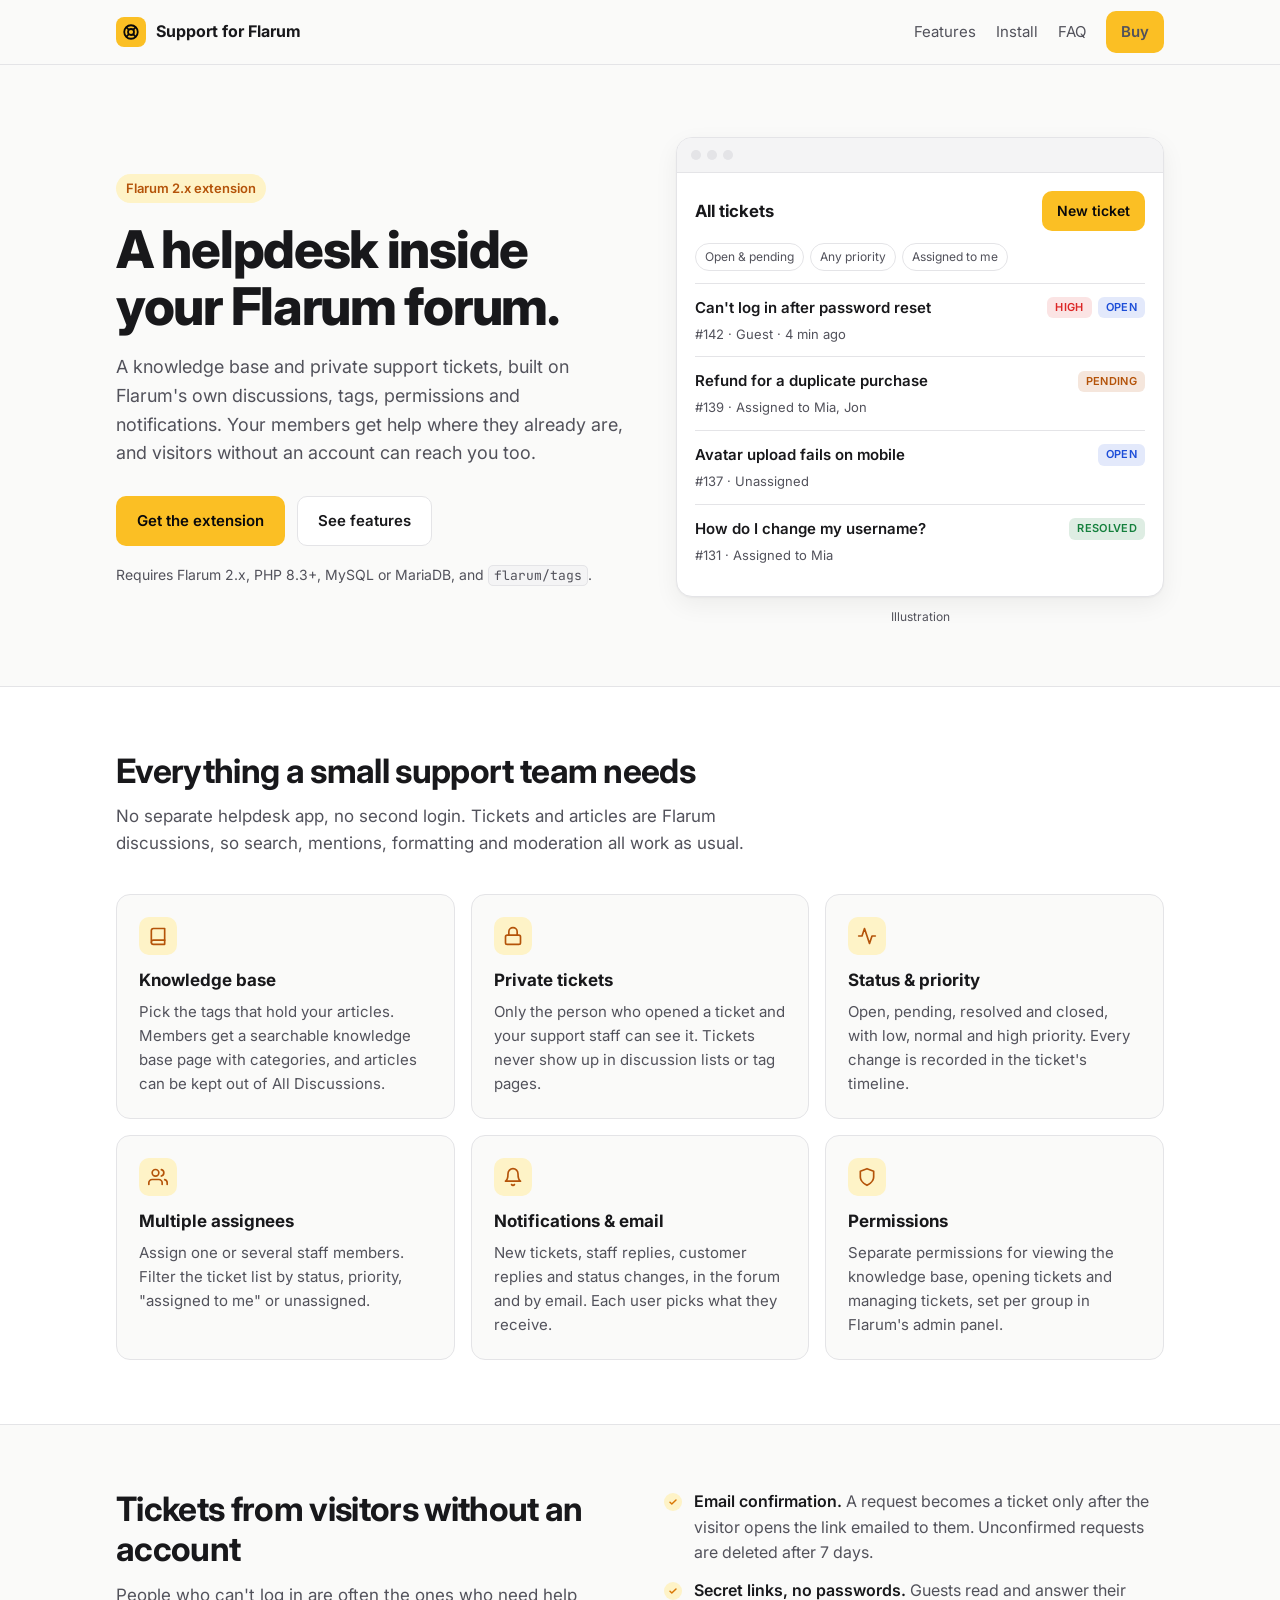
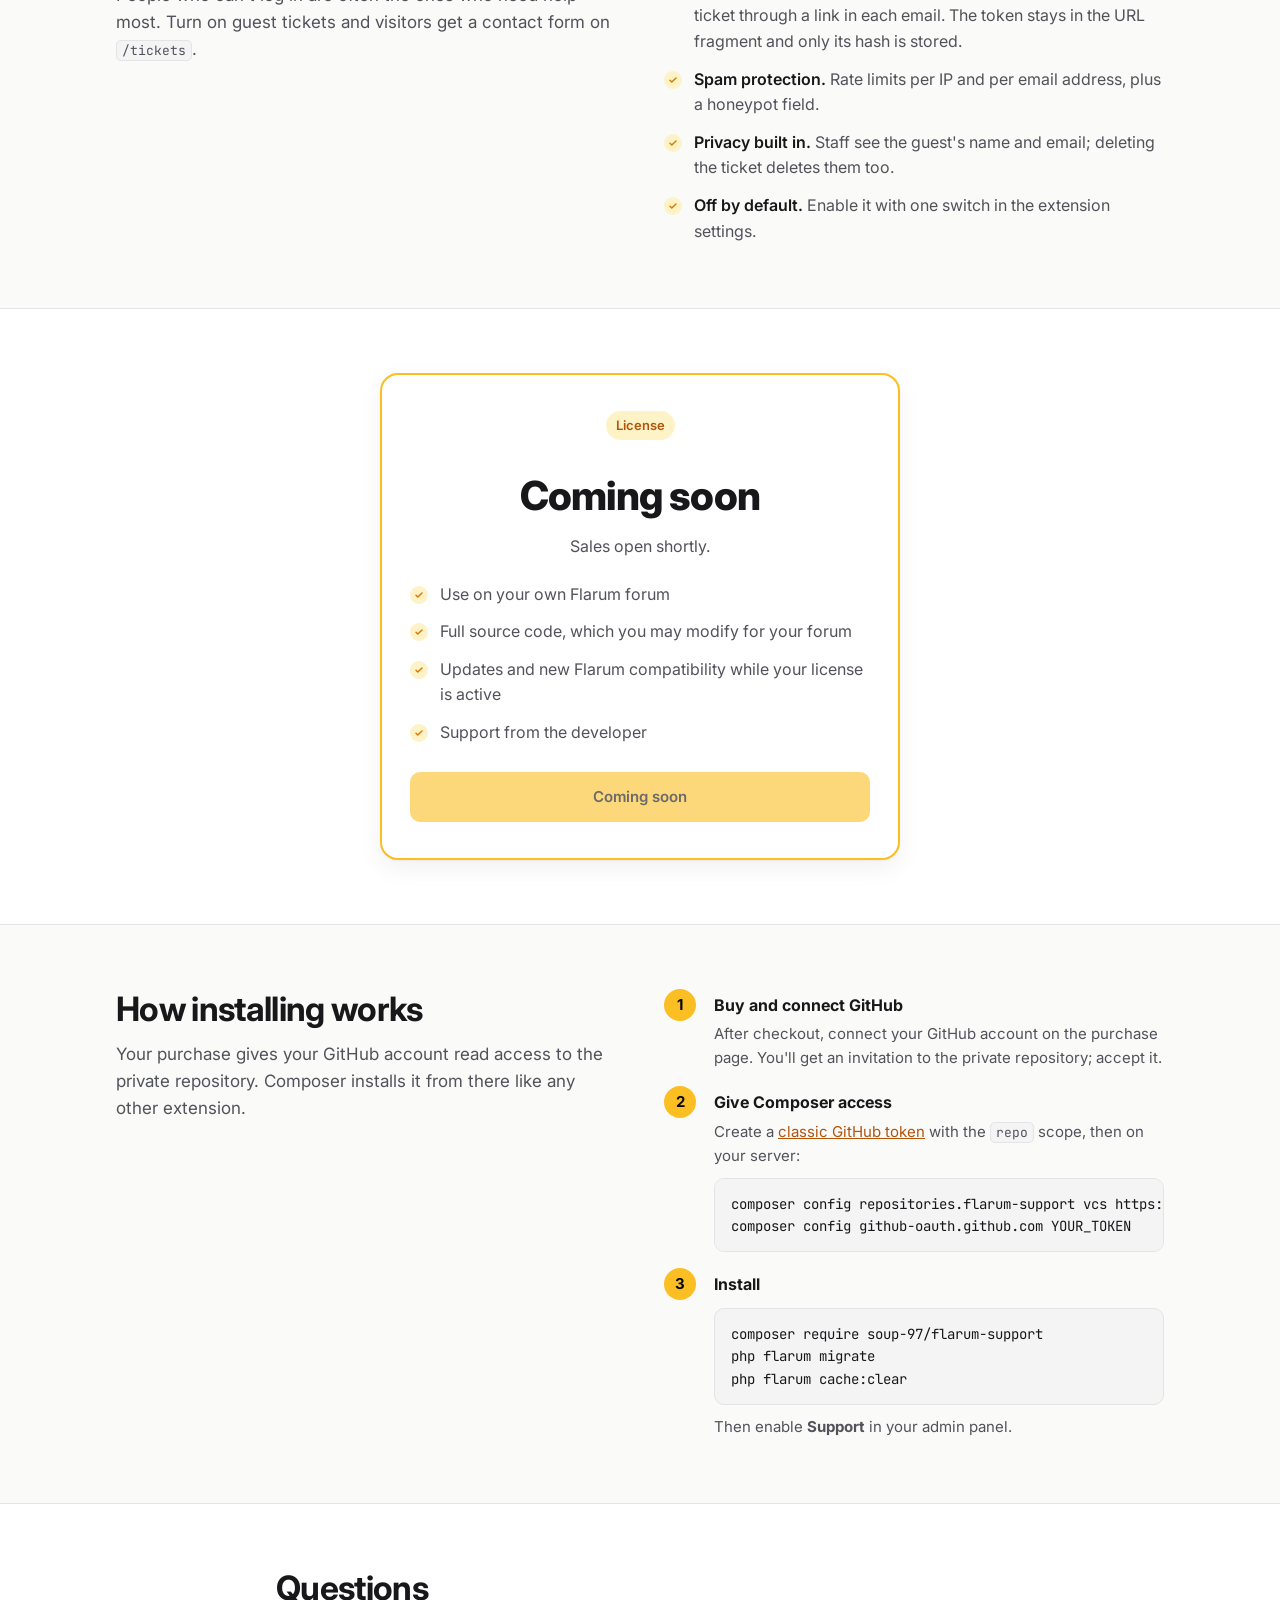
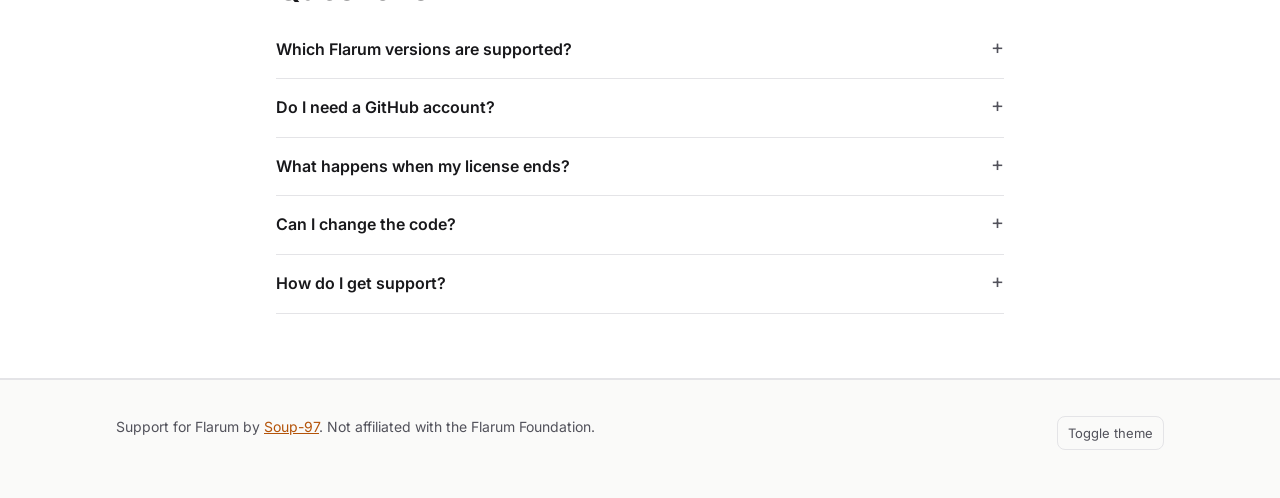
==== index.html @ 492ed163 "Add the landing page Co-Authored-By: Claude Opus 5.5 <noreply@anthropic.com> Claude-Session: https:/" ====
<!doctype html>
<html lang="en">
<head>
<meta charset="utf-8">
<meta name="viewport" content="width=device-width, initial-scale=1">
<title>Support for Flarum</title>
<meta name="description" content="A knowledge base and ticket system for Flarum 2.x forums, with tickets for visitors without an account.">
<link rel="icon" href="data:image/svg+xml,%3Csvg xmlns='http://www.w3.org/2000/svg' viewBox='0 0 32 32'%3E%3Crect width='32' height='32' rx='8' fill='%23fbbf24'/%3E%3Ccircle cx='16' cy='16' r='9' fill='none' stroke='%2309090b' stroke-width='3'/%3E%3Ccircle cx='16' cy='16' r='4' fill='none' stroke='%2309090b' stroke-width='2'/%3E%3C/svg%3E">
<link rel="preconnect" href="https://fonts.googleapis.com">
<link rel="preconnect" href="https://fonts.gstatic.com" crossorigin>
<link href="https://fonts.googleapis.com/css2?family=Inter:wght@400;500;600;700;800&family=JetBrains+Mono:wght@400;500&display=swap" rel="stylesheet">
<script>
  // ---------------------------------------------------------------
  // Edit these two values when the Polar product is set up.
  // While CHECKOUT_URL is empty, the buy buttons say "Coming soon".
  // ---------------------------------------------------------------
  window.SITE = {
    CHECKOUT_URL: '',          // e.g. https://buy.polar.sh/polar_cl_...
    PRICE: '',                 // e.g. '€49 / year'
    PRICE_NOTE: 'Includes updates and support while your license is active.',
  };
</script>
<style>
  :root {
    --bg: #fafaf9;
    --surface: #ffffff;
    --surface-2: #f4f4f5;
    --text: #18181b;
    --muted: #52525b;
    --border: #e4e4e7;
    --accent: #fbbf24;
    --accent-ink: #09090b;
    --accent-soft: #fef3c7;
    --link: #b45309;
    --ok: #15803d;
    --warn: #b45309;
    --info: #1d4ed8;
    --shadow: 0 1px 2px rgba(0,0,0,.04), 0 8px 24px rgba(0,0,0,.06);
  }
  @media (prefers-color-scheme: dark) {
    :root:not([data-theme="light"]) {
      --bg: #09090b;
      --surface: #131316;
      --surface-2: #1c1c21;
      --text: #f4f4f5;
      --muted: #a1a1aa;
      --border: #27272a;
      --accent-soft: rgba(251,191,36,.12);
      --link: #fbbf24;
      --ok: #4ade80;
      --warn: #fbbf24;
      --info: #93c5fd;
      --shadow: 0 1px 2px rgba(0,0,0,.4), 0 8px 24px rgba(0,0,0,.4);
    }
  }
  :root[data-theme="dark"] {
    --bg: #09090b;
    --surface: #131316;
    --surface-2: #1c1c21;
    --text: #f4f4f5;
    --muted: #a1a1aa;
    --border: #27272a;
    --accent-soft: rgba(251,191,36,.12);
    --link: #fbbf24;
    --ok: #4ade80;
    --warn: #fbbf24;
    --info: #93c5fd;
    --shadow: 0 1px 2px rgba(0,0,0,.4), 0 8px 24px rgba(0,0,0,.4);
  }

  * { box-sizing: border-box; }
  html { -webkit-text-size-adjust: 100%; }
  body {
    margin: 0;
    background: var(--bg);
    color: var(--text);
    font: 16px/1.6 Inter, system-ui, -apple-system, "Segoe UI", sans-serif;
  }
  a { color: var(--link); }
  code, pre { font-family: "JetBrains Mono", ui-monospace, monospace; font-size: .875rem; }
  .wrap { max-width: 1080px; margin: 0 auto; padding: 0 16px; }

  header.top { border-bottom: 1px solid var(--border); }
  header.top .wrap { display: flex; align-items: center; justify-content: space-between; height: 64px; gap: 16px; }
  .brand { display: flex; align-items: center; gap: 10px; font-weight: 700; color: var(--text); text-decoration: none; }
  .logo { width: 30px; height: 30px; border-radius: 8px; background: var(--accent); display: grid; place-items: center; flex: none; }
  .logo svg { width: 18px; height: 18px; }
  nav.links { display: flex; gap: 20px; align-items: center; }
  nav.links a { color: var(--muted); text-decoration: none; font-size: .9375rem; }
  nav.links a:hover { color: var(--text); }
  @media (max-width: 640px) { nav.links a.hide-sm { display: none; } }

  .btn {
    display: inline-flex; align-items: center; justify-content: center; gap: 8px;
    padding: 12px 20px; border-radius: 10px; font-weight: 600; font-size: .9375rem;
    text-decoration: none; border: 1px solid transparent; cursor: pointer;
  }
  .btn-primary { background: var(--accent); color: var(--accent-ink); }
  .btn-primary:hover { filter: brightness(1.05); }
  .btn-primary[aria-disabled="true"] { opacity: .6; cursor: default; filter: none; }
  .btn-ghost { border-color: var(--border); color: var(--text); background: var(--surface); }
  .btn-ghost:hover { border-color: var(--muted); }
  .btn-sm { padding: 8px 14px; font-size: .875rem; }

  .hero { padding: 72px 0 48px; }
  .hero-grid { display: grid; grid-template-columns: 1.05fr 1fr; gap: 48px; align-items: center; }
  @media (max-width: 880px) { .hero-grid { grid-template-columns: 1fr; } .hero { padding-top: 48px; } }
  .eyebrow {
    display: inline-block; font-size: .8125rem; font-weight: 600; color: var(--link);
    background: var(--accent-soft); padding: 4px 10px; border-radius: 999px; margin-bottom: 18px;
  }
  h1 { font-size: clamp(2.1rem, 5vw, 3.25rem); line-height: 1.1; letter-spacing: -.025em; margin: 0 0 18px; font-weight: 800; }
  .lead { font-size: 1.125rem; color: var(--muted); margin: 0 0 28px; max-width: 34em; }
  .cta { display: flex; gap: 12px; flex-wrap: wrap; }
  .meta { margin-top: 18px; color: var(--muted); font-size: .875rem; }

  /* Illustrative mock of the tickets page */
  .mock { background: var(--surface); border: 1px solid var(--border); border-radius: 16px; box-shadow: var(--shadow); overflow: hidden; }
  .mock-bar { display: flex; gap: 6px; padding: 12px 14px; border-bottom: 1px solid var(--border); background: var(--surface-2); }
  .mock-bar i { width: 10px; height: 10px; border-radius: 50%; background: var(--border); display: block; }
  .mock-body { padding: 18px; }
  .mock-head { display: flex; justify-content: space-between; align-items: center; margin-bottom: 12px; gap: 8px; }
  .mock-head strong { font-size: 1.05rem; }
  .chips { display: flex; gap: 6px; flex-wrap: wrap; margin-bottom: 12px; }
  .chip { font-size: .75rem; padding: 3px 9px; border-radius: 999px; border: 1px solid var(--border); color: var(--muted); }
  .row { display: grid; grid-template-columns: 1fr auto; gap: 4px 12px; padding: 12px 0; border-top: 1px solid var(--border); }
  .row .t { font-weight: 600; font-size: .9375rem; overflow: hidden; text-overflow: ellipsis; white-space: nowrap; }
  .row .s { font-size: .8125rem; color: var(--muted); }
  .badges { display: flex; gap: 6px; align-items: center; justify-content: flex-end; }
  .badge { font-size: .6875rem; font-weight: 600; padding: 2px 8px; border-radius: 6px; text-transform: uppercase; letter-spacing: .03em; }
  .b-open { color: var(--info); background: color-mix(in srgb, var(--info) 12%, transparent); }
  .b-pending { color: var(--warn); background: color-mix(in srgb, var(--warn) 14%, transparent); }
  .b-resolved { color: var(--ok); background: color-mix(in srgb, var(--ok) 14%, transparent); }
  .b-high { color: #dc2626; background: rgba(220,38,38,.12); }
  .mock-caption { font-size: .75rem; color: var(--muted); text-align: center; margin-top: 10px; }

  section { padding: 64px 0; }
  section.alt { background: var(--surface); border-top: 1px solid var(--border); border-bottom: 1px solid var(--border); }
  h2 { font-size: clamp(1.6rem, 3.5vw, 2.1rem); letter-spacing: -.02em; line-height: 1.2; margin: 0 0 12px; }
  .section-lead { color: var(--muted); margin: 0 0 36px; max-width: 40em; font-size: 1.0625rem; }

  .grid { display: grid; grid-template-columns: repeat(3, 1fr); gap: 16px; }
  @media (max-width: 880px) { .grid { grid-template-columns: repeat(2, 1fr); } }
  @media (max-width: 560px) { .grid { grid-template-columns: 1fr; } }
  .card { background: var(--bg); border: 1px solid var(--border); border-radius: 14px; padding: 22px; }
  section:not(.alt) .card { background: var(--surface); }
  .card h3 { margin: 12px 0 6px; font-size: 1.0625rem; }
  .card p { margin: 0; color: var(--muted); font-size: .9375rem; }
  .icon { width: 38px; height: 38px; border-radius: 10px; background: var(--accent-soft); display: grid; place-items: center; color: var(--link); }
  .icon svg { width: 20px; height: 20px; }

  .split { display: grid; grid-template-columns: 1fr 1fr; gap: 48px; align-items: start; }
  @media (max-width: 880px) { .split { grid-template-columns: 1fr; gap: 28px; } }
  ul.checks { list-style: none; padding: 0; margin: 0; display: grid; gap: 12px; }
  ul.checks li { padding-left: 30px; position: relative; color: var(--muted); }
  ul.checks li strong { color: var(--text); font-weight: 600; }
  ul.checks li::before {
    content: ""; position: absolute; left: 0; top: 4px; width: 18px; height: 18px; border-radius: 50%;
    background: var(--accent-soft) url("data:image/svg+xml,%3Csvg xmlns='http://www.w3.org/2000/svg' viewBox='0 0 20 20'%3E%3Cpath d='M5 10.5l3 3 7-7' fill='none' stroke='%23d97706' stroke-width='2.4' stroke-linecap='round' stroke-linejoin='round'/%3E%3C/svg%3E") center/12px no-repeat;
  }

  .steps { counter-reset: s; display: grid; gap: 16px; }
  .step { counter-increment: s; display: grid; grid-template-columns: 36px 1fr; gap: 14px; }
  .step::before {
    content: counter(s); width: 32px; height: 32px; border-radius: 50%; background: var(--accent); color: var(--accent-ink);
    display: grid; place-items: center; font-weight: 700; font-size: .9375rem;
  }
  .hero-grid > *, .split > *, .step > * { min-width: 0; }
  .step h3 { margin: 4px 0 4px; font-size: 1rem; }
  .step p { margin: 0; color: var(--muted); font-size: .9375rem; }
  pre { background: var(--surface-2); border: 1px solid var(--border); border-radius: 10px; padding: 14px 16px; overflow-x: auto; margin: 10px 0 0; color: var(--text); }
  :not(pre) > code { background: var(--surface-2); border: 1px solid var(--border); padding: 1px 5px; border-radius: 5px; font-size: .8125rem; }

  .pricing { max-width: 520px; margin: 0 auto; text-align: center; background: var(--surface); border: 2px solid var(--accent); border-radius: 18px; padding: 36px 28px; box-shadow: var(--shadow); }
  .price { font-size: 2.5rem; font-weight: 800; letter-spacing: -.02em; margin: 6px 0; }
  .price-note { color: var(--muted); margin: 0 0 22px; }
  .pricing ul.checks { text-align: left; margin: 0 0 26px; }
  .pricing .btn { width: 100%; }

  .faq { max-width: 760px; }
  details { border-bottom: 1px solid var(--border); padding: 16px 0; }
  details summary { cursor: pointer; font-weight: 600; list-style: none; display: flex; justify-content: space-between; gap: 16px; }
  details summary::-webkit-details-marker { display: none; }
  details summary::after { content: "+"; color: var(--muted); font-weight: 400; font-size: 1.25rem; line-height: 1; }
  details[open] summary::after { content: "–"; }
  details p { color: var(--muted); margin: 10px 0 0; }

  footer { padding: 36px 0 48px; color: var(--muted); font-size: .875rem; border-top: 1px solid var(--border); }
  footer .wrap { display: flex; justify-content: space-between; gap: 16px; flex-wrap: wrap; }
  .theme-toggle { background: none; border: 1px solid var(--border); color: var(--muted); border-radius: 8px; padding: 6px 10px; cursor: pointer; font: inherit; font-size: .8125rem; }
</style>
</head>
<body>

<header class="top">
  <div class="wrap">
    <a class="brand" href="#">
      <span class="logo" aria-hidden="true">
        <svg viewBox="0 0 24 24" fill="none" stroke="#09090b" stroke-width="2.4"><circle cx="12" cy="12" r="9"/><circle cx="12" cy="12" r="4"/><path d="M5.6 5.6l3.6 3.6M14.8 14.8l3.6 3.6M18.4 5.6l-3.6 3.6M9.2 14.8l-3.6 3.6"/></svg>
      </span>
      Support for Flarum
    </a>
    <nav class="links">
      <a href="#features" class="hide-sm">Features</a>
      <a href="#install" class="hide-sm">Install</a>
      <a href="#faq" class="hide-sm">FAQ</a>
      <a class="btn btn-primary btn-sm js-buy" href="#pricing">Buy</a>
    </nav>
  </div>
</header>

<main>
  <div class="hero">
    <div class="wrap hero-grid">
      <div>
        <span class="eyebrow">Flarum 2.x extension</span>
        <h1>A helpdesk inside your Flarum forum.</h1>
        <p class="lead">A knowledge base and private support tickets, built on Flarum's own discussions, tags, permissions and notifications. Your members get help where they already are, and visitors without an account can reach you too.</p>
        <div class="cta">
          <a class="btn btn-primary js-buy" href="#pricing">Get the extension</a>
          <a class="btn btn-ghost" href="#features">See features</a>
        </div>
        <p class="meta">Requires Flarum 2.x, PHP 8.3+, MySQL or MariaDB, and <code>flarum/tags</code>.</p>
      </div>

      <div>
        <div class="mock" role="img" aria-label="Illustration of the tickets page: a list of tickets with status and priority labels">
          <div class="mock-bar"><i></i><i></i><i></i></div>
          <div class="mock-body">
            <div class="mock-head"><strong>All tickets</strong><span class="btn btn-primary btn-sm" aria-hidden="true">New ticket</span></div>
            <div class="chips"><span class="chip">Open &amp; pending</span><span class="chip">Any priority</span><span class="chip">Assigned to me</span></div>
            <div class="row"><span class="t">Can't log in after password reset</span><span class="badges"><span class="badge b-high">High</span><span class="badge b-open">Open</span></span><span class="s">#142 · Guest · 4 min ago</span></div>
            <div class="row"><span class="t">Refund for a duplicate purchase</span><span class="badges"><span class="badge b-pending">Pending</span></span><span class="s">#139 · Assigned to Mia, Jon</span></div>
            <div class="row"><span class="t">Avatar upload fails on mobile</span><span class="badges"><span class="badge b-open">Open</span></span><span class="s">#137 · Unassigned</span></div>
            <div class="row"><span class="t">How do I change my username?</span><span class="badges"><span class="badge b-resolved">Resolved</span></span><span class="s">#131 · Assigned to Mia</span></div>
          </div>
        </div>
        <p class="mock-caption">Illustration</p>
      </div>
    </div>
  </div>

  <section class="alt" id="features">
    <div class="wrap">
      <h2>Everything a small support team needs</h2>
      <p class="section-lead">No separate helpdesk app, no second login. Tickets and articles are Flarum discussions, so search, mentions, formatting and moderation all work as usual.</p>
      <div class="grid">
        <div class="card">
          <div class="icon"><svg viewBox="0 0 24 24" fill="none" stroke="currentColor" stroke-width="2" stroke-linecap="round" stroke-linejoin="round"><path d="M4 19.5A2.5 2.5 0 0 1 6.5 17H20V3H6.5A2.5 2.5 0 0 0 4 5.5z"/><path d="M4 19.5A2.5 2.5 0 0 0 6.5 22H20v-5"/></svg></div>
          <h3>Knowledge base</h3>
          <p>Pick the tags that hold your articles. Members get a searchable knowledge base page with categories, and articles can be kept out of All Discussions.</p>
        </div>
        <div class="card">
          <div class="icon"><svg viewBox="0 0 24 24" fill="none" stroke="currentColor" stroke-width="2" stroke-linecap="round" stroke-linejoin="round"><rect x="3" y="11" width="18" height="11" rx="2"/><path d="M7 11V7a5 5 0 0 1 10 0v4"/></svg></div>
          <h3>Private tickets</h3>
          <p>Only the person who opened a ticket and your support staff can see it. Tickets never show up in discussion lists or tag pages.</p>
        </div>
        <div class="card">
          <div class="icon"><svg viewBox="0 0 24 24" fill="none" stroke="currentColor" stroke-width="2" stroke-linecap="round" stroke-linejoin="round"><path d="M22 12h-4l-3 9L9 3l-3 9H2"/></svg></div>
          <h3>Status &amp; priority</h3>
          <p>Open, pending, resolved and closed, with low, normal and high priority. Every change is recorded in the ticket's timeline.</p>
        </div>
        <div class="card">
          <div class="icon"><svg viewBox="0 0 24 24" fill="none" stroke="currentColor" stroke-width="2" stroke-linecap="round" stroke-linejoin="round"><path d="M17 21v-2a4 4 0 0 0-4-4H5a4 4 0 0 0-4 4v2"/><circle cx="9" cy="7" r="4"/><path d="M23 21v-2a4 4 0 0 0-3-3.87M16 3.13a4 4 0 0 1 0 7.75"/></svg></div>
          <h3>Multiple assignees</h3>
          <p>Assign one or several staff members. Filter the ticket list by status, priority, "assigned to me" or unassigned.</p>
        </div>
        <div class="card">
          <div class="icon"><svg viewBox="0 0 24 24" fill="none" stroke="currentColor" stroke-width="2" stroke-linecap="round" stroke-linejoin="round"><path d="M18 8A6 6 0 0 0 6 8c0 7-3 9-3 9h18s-3-2-3-9"/><path d="M13.73 21a2 2 0 0 1-3.46 0"/></svg></div>
          <h3>Notifications &amp; email</h3>
          <p>New tickets, staff replies, customer replies and status changes, in the forum and by email. Each user picks what they receive.</p>
        </div>
        <div class="card">
          <div class="icon"><svg viewBox="0 0 24 24" fill="none" stroke="currentColor" stroke-width="2" stroke-linecap="round" stroke-linejoin="round"><path d="M12 22s8-4 8-10V5l-8-3-8 3v7c0 6 8 10 8 10z"/></svg></div>
          <h3>Permissions</h3>
          <p>Separate permissions for viewing the knowledge base, opening tickets and managing tickets, set per group in Flarum's admin panel.</p>
        </div>
      </div>
    </div>
  </section>

  <section id="guests">
    <div class="wrap split">
      <div>
        <h2>Tickets from visitors without an account</h2>
        <p class="section-lead">People who can't log in are often the ones who need help most. Turn on guest tickets and visitors get a contact form on <code>/tickets</code>.</p>
      </div>
      <ul class="checks">
        <li><strong>Email confirmation.</strong> A request becomes a ticket only after the visitor opens the link emailed to them. Unconfirmed requests are deleted after 7 days.</li>
        <li><strong>Secret links, no passwords.</strong> Guests read and answer their ticket through a link in each email. The token stays in the URL fragment and only its hash is stored.</li>
        <li><strong>Spam protection.</strong> Rate limits per IP and per email address, plus a honeypot field.</li>
        <li><strong>Privacy built in.</strong> Staff see the guest's name and email; deleting the ticket deletes them too.</li>
        <li><strong>Off by default.</strong> Enable it with one switch in the extension settings.</li>
      </ul>
    </div>
  </section>

  <section class="alt" id="pricing">
    <div class="wrap">
      <div class="pricing">
        <span class="eyebrow">License</span>
        <div class="price" id="price">Coming soon</div>
        <p class="price-note" id="price-note"></p>
        <ul class="checks">
          <li>Use on your own Flarum forum</li>
          <li>Full source code, which you may modify for your forum</li>
          <li>Updates and new Flarum compatibility while your license is active</li>
          <li>Support from the developer</li>
        </ul>
        <a class="btn btn-primary js-buy" href="#pricing">Buy now</a>
      </div>
    </div>
  </section>

  <section id="install">
    <div class="wrap split">
      <div>
        <h2>How installing works</h2>
        <p class="section-lead">Your purchase gives your GitHub account read access to the private repository. Composer installs it from there like any other extension.</p>
      </div>
      <div class="steps">
        <div class="step">
          <div>
            <h3>Buy and connect GitHub</h3>
            <p>After checkout, connect your GitHub account on the purchase page. You'll get an invitation to the private repository; accept it.</p>
          </div>
        </div>
        <div class="step">
          <div>
            <h3>Give Composer access</h3>
            <p>Create a <a href="https://github.com/settings/tokens/new?scopes=repo&amp;description=Composer">classic GitHub token</a> with the <code>repo</code> scope, then on your server:</p>
<pre>composer config repositories.flarum-support vcs https://github.com/Soup-97/pixmmo-flarum-support-system
composer config github-oauth.github.com YOUR_TOKEN</pre>
          </div>
        </div>
        <div class="step">
          <div>
            <h3>Install</h3>
<pre>composer require soup-97/flarum-support
php flarum migrate
php flarum cache:clear</pre>
            <p style="margin-top:10px">Then enable <strong>Support</strong> in your admin panel.</p>
          </div>
        </div>
      </div>
    </div>
  </section>

  <section class="alt" id="faq">
    <div class="wrap faq">
      <h2>Questions</h2>
      <details>
        <summary>Which Flarum versions are supported?</summary>
        <p>Flarum 2.x. The extension needs PHP 8.3 or newer, MySQL or MariaDB, and the bundled Tags extension.</p>
      </details>
      <details>
        <summary>Do I need a GitHub account?</summary>
        <p>Yes. Access to the code and updates goes through GitHub, so you need a (free) GitHub account to buy and install.</p>
      </details>
      <details>
        <summary>What happens when my license ends?</summary>
        <p>You can keep using the last version you received. You won't get new versions or support until you renew.</p>
      </details>
      <details>
        <summary>Can I change the code?</summary>
        <p>Yes, for use on your own forum. You may not redistribute or resell it. The translation files are MIT-licensed, so you can share translations freely.</p>
      </details>
      <details>
        <summary>How do I get support?</summary>
        <p>Once you have access, open an issue in the private repository. Before buying, ask in the extension's thread on <a href="https://discuss.flarum.org">discuss.flarum.org</a>.</p>
      </details>
    </div>
  </section>
</main>

<footer>
  <div class="wrap">
    <span>Support for Flarum by <a href="https://github.com/Soup-97">Soup-97</a>. Not affiliated with the Flarum Foundation.</span>
    <button class="theme-toggle" id="theme-toggle" type="button">Toggle theme</button>
  </div>
</footer>

<script>
  (function () {
    var s = window.SITE || {};
    var hasCheckout = !!s.CHECKOUT_URL;

    document.getElementById('price').textContent = s.PRICE || 'Coming soon';
    document.getElementById('price-note').textContent = s.PRICE ? s.PRICE_NOTE : 'Sales open shortly.';

    document.querySelectorAll('.js-buy').forEach(function (el) {
      if (hasCheckout) {
        el.href = s.CHECKOUT_URL;
      } else if (el.closest('.pricing')) {
        el.textContent = 'Coming soon';
        el.setAttribute('aria-disabled', 'true');
        el.removeAttribute('href');
      }
    });

    var root = document.documentElement;
    try {
      var saved = localStorage.getItem('theme');
      if (saved) root.setAttribute('data-theme', saved);
    } catch (e) {}
    document.getElementById('theme-toggle').addEventListener('click', function () {
      var current = root.getAttribute('data-theme') ||
        (matchMedia('(prefers-color-scheme: dark)').matches ? 'dark' : 'light');
      var next = current === 'dark' ? 'light' : 'dark';
      root.setAttribute('data-theme', next);
      try { localStorage.setItem('theme', next); } catch (e) {}
    });
  })();
</script>
</body>
</html>
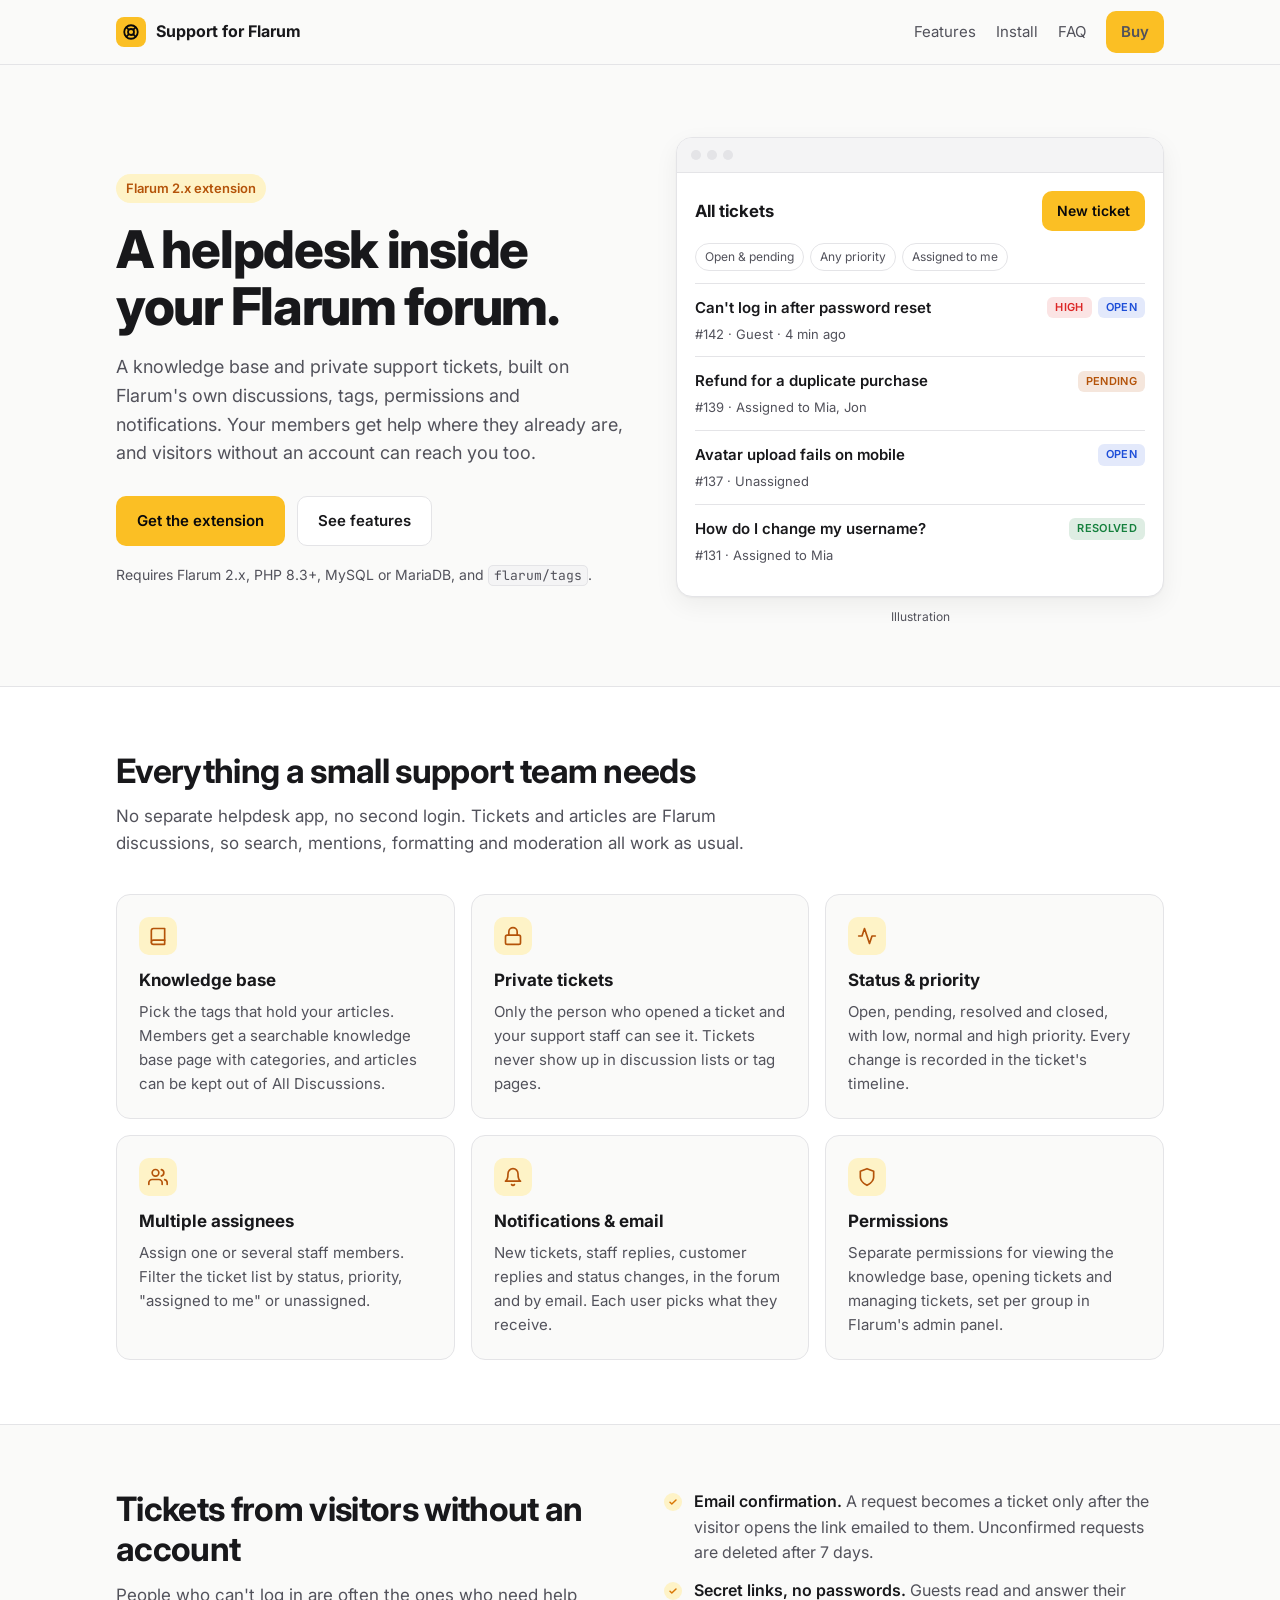
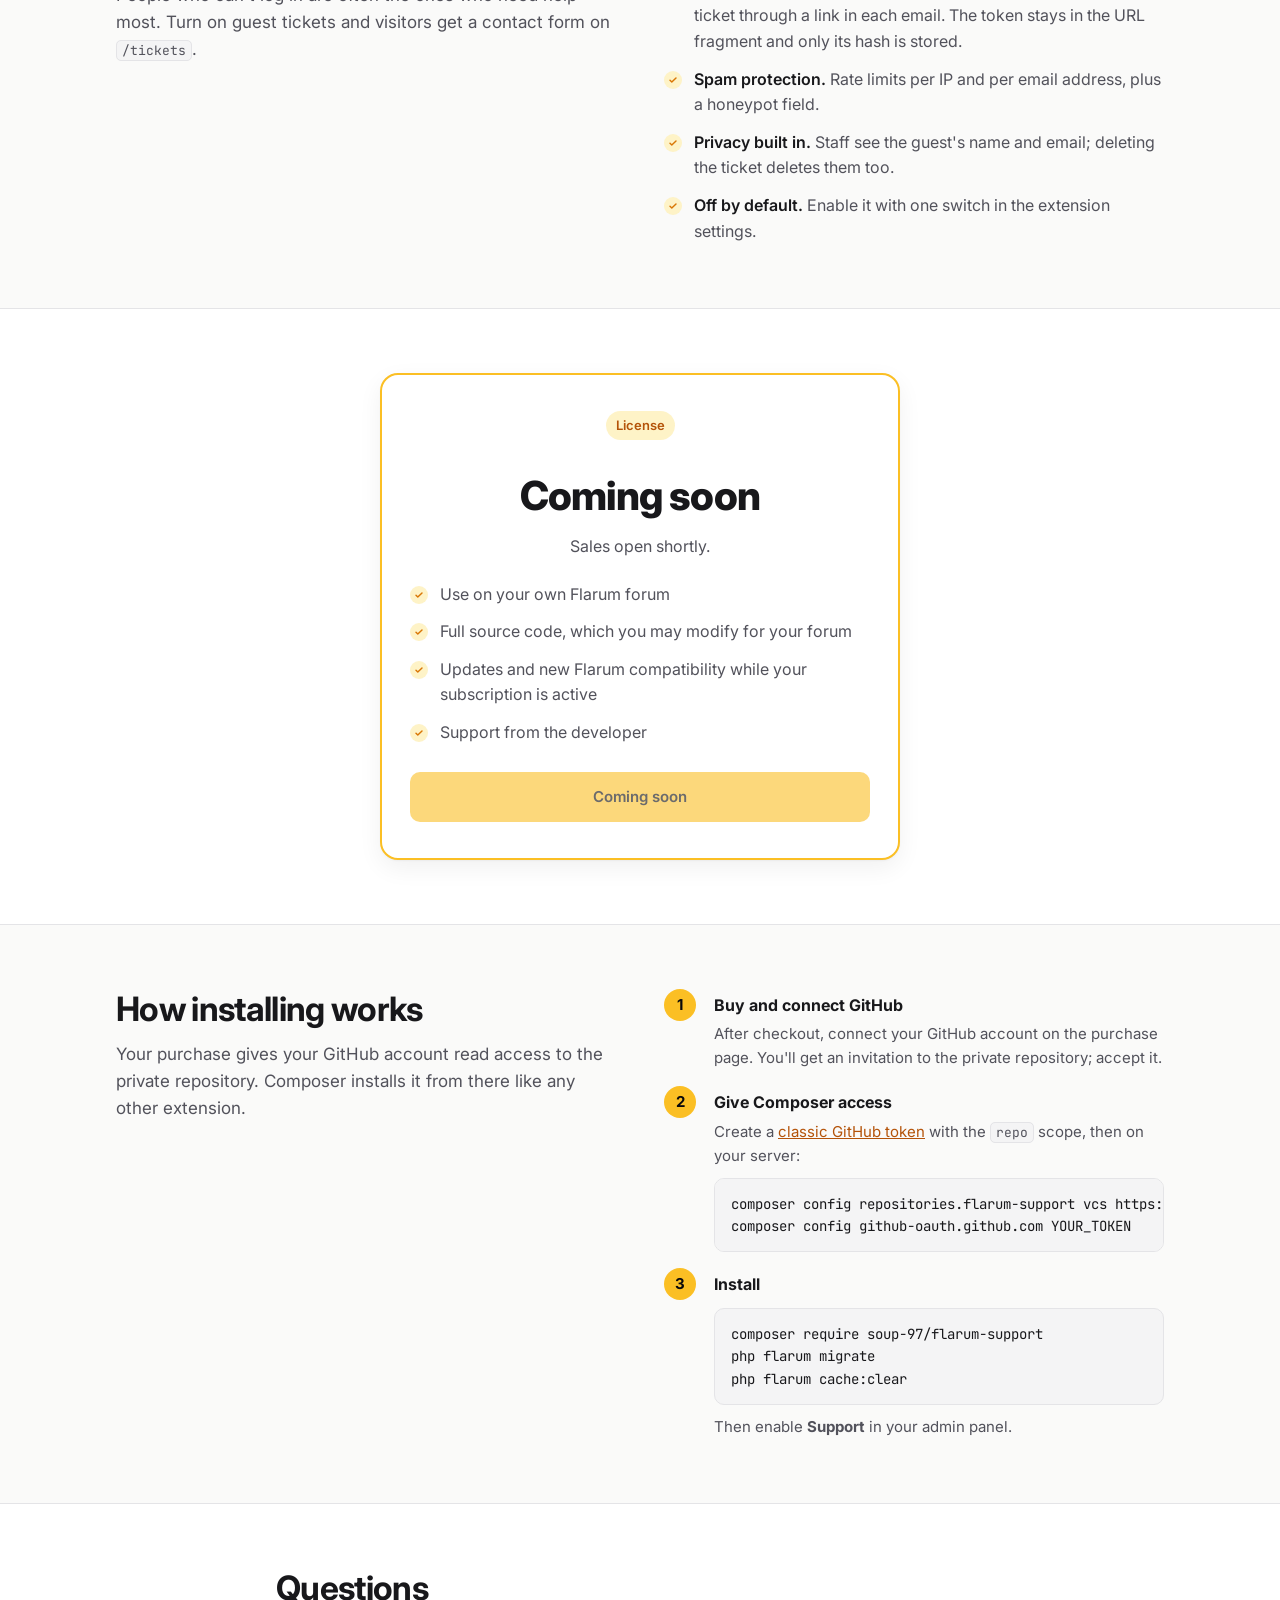
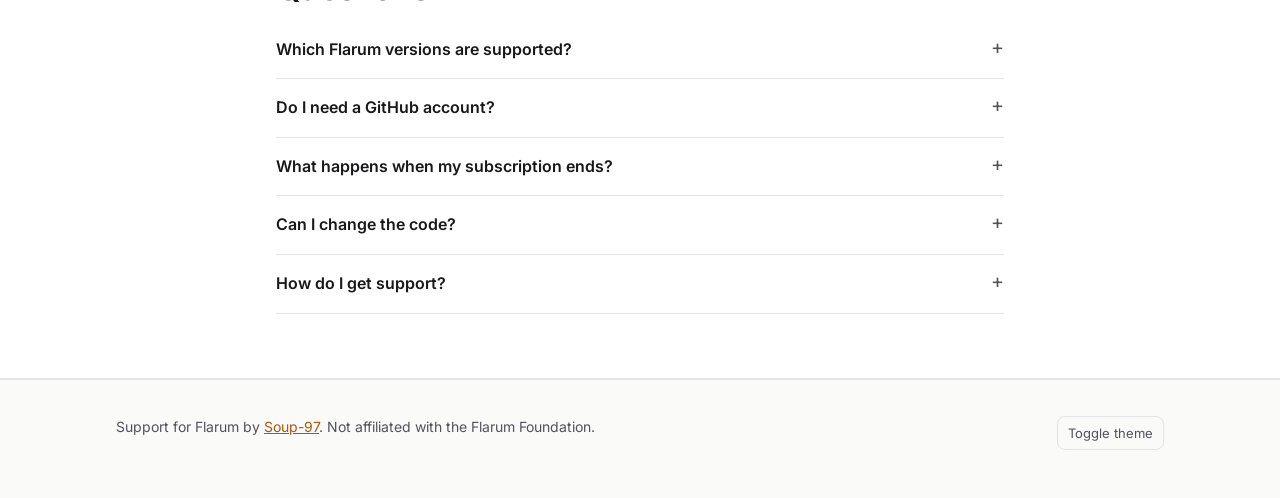
==== commit bc75b618: "Offer monthly and yearly plans with a billing toggle Co-Authored-By: Claude Opus 5.5 <noreply@anthro" ====
--- a/index.html
+++ b/index.html
@@ -11,13 +11,16 @@
 <link href="https://fonts.googleapis.com/css2?family=Inter:wght@400;500;600;700;800&family=JetBrains+Mono:wght@400;500&display=swap" rel="stylesheet">
 <script>
   // ---------------------------------------------------------------
-  // Edit these two values when the Polar product is set up.
-  // While CHECKOUT_URL is empty, the buy buttons say "Coming soon".
+  // Fill in each plan when its Polar product is set up: the price as
+  // shown on the page and the product's checkout link. A plan without a
+  // checkout link is hidden; with none set, the page says "Coming soon".
   // ---------------------------------------------------------------
   window.SITE = {
-    CHECKOUT_URL: '',          // e.g. https://buy.polar.sh/polar_cl_...
-    PRICE: '',                 // e.g. '€49 / year'
-    PRICE_NOTE: 'Includes updates and support while your license is active.',
+    PLANS: {
+      yearly:  { PRICE: '', PER: '/ year',  CHECKOUT_URL: '', NOTE: 'Billed yearly. Cancel any time.' },
+      monthly: { PRICE: '', PER: '/ month', CHECKOUT_URL: '', NOTE: 'Billed monthly. Cancel any time.' },
+    },
+    DEFAULT_PLAN: 'yearly',
   };
 </script>
 <style>
@@ -173,7 +176,12 @@
 
   .pricing { max-width: 520px; margin: 0 auto; text-align: center; background: var(--surface); border: 2px solid var(--accent); border-radius: 18px; padding: 36px 28px; box-shadow: var(--shadow); }
   .price { font-size: 2.5rem; font-weight: 800; letter-spacing: -.02em; margin: 6px 0; }
+  .price-per { font-size: 1rem; font-weight: 500; color: var(--muted); letter-spacing: 0; }
   .price-note { color: var(--muted); margin: 0 0 22px; }
+  .billing { display: inline-flex; gap: 4px; padding: 4px; margin: 18px 0 4px; background: var(--surface-2); border: 1px solid var(--border); border-radius: 10px; }
+  .billing[hidden] { display: none; }
+  .billing button { font: inherit; font-size: .875rem; font-weight: 600; padding: 6px 16px; border: 0; border-radius: 7px; background: none; color: var(--muted); cursor: pointer; }
+  .billing button[aria-pressed="true"] { background: var(--surface); color: var(--text); box-shadow: 0 1px 2px rgba(0,0,0,.12); }
   .pricing ul.checks { text-align: left; margin: 0 0 26px; }
   .pricing .btn { width: 100%; }
 
@@ -299,15 +307,19 @@
     <div class="wrap">
       <div class="pricing">
         <span class="eyebrow">License</span>
+        <div><div class="billing" id="billing" role="group" aria-label="Billing period" hidden>
+          <button type="button" data-plan="monthly" aria-pressed="false">Monthly</button>
+          <button type="button" data-plan="yearly" aria-pressed="false">Yearly</button>
+        </div></div>
         <div class="price" id="price">Coming soon</div>
         <p class="price-note" id="price-note"></p>
         <ul class="checks">
           <li>Use on your own Flarum forum</li>
           <li>Full source code, which you may modify for your forum</li>
-          <li>Updates and new Flarum compatibility while your license is active</li>
+          <li>Updates and new Flarum compatibility while your subscription is active</li>
           <li>Support from the developer</li>
         </ul>
-        <a class="btn btn-primary js-buy" href="#pricing">Buy now</a>
+        <a class="btn btn-primary" id="buy-now" href="#pricing">Buy now</a>
       </div>
     </div>
   </section>
@@ -358,7 +370,7 @@
         <p>Yes. Access to the code and updates goes through GitHub, so you need a (free) GitHub account to buy and install.</p>
       </details>
       <details>
-        <summary>What happens when my license ends?</summary>
+        <summary>What happens when my subscription ends?</summary>
         <p>You can keep using the last version you received. You won't get new versions or support until you renew.</p>
       </details>
       <details>
@@ -383,20 +395,43 @@
 <script>
   (function () {
     var s = window.SITE || {};
-    var hasCheckout = !!s.CHECKOUT_URL;
-
-    document.getElementById('price').textContent = s.PRICE || 'Coming soon';
-    document.getElementById('price-note').textContent = s.PRICE ? s.PRICE_NOTE : 'Sales open shortly.';
-
-    document.querySelectorAll('.js-buy').forEach(function (el) {
-      if (hasCheckout) {
-        el.href = s.CHECKOUT_URL;
-      } else if (el.closest('.pricing')) {
-        el.textContent = 'Coming soon';
-        el.setAttribute('aria-disabled', 'true');
-        el.removeAttribute('href');
+    var plans = s.PLANS || {};
+    var available = ['monthly', 'yearly'].filter(function (k) { return plans[k] && plans[k].CHECKOUT_URL; });
+    var priceEl = document.getElementById('price');
+    var noteEl = document.getElementById('price-note');
+    var buyEl = document.getElementById('buy-now');
+    var billing = document.getElementById('billing');
+
+    function show(key) {
+      var plan = plans[key];
+      priceEl.textContent = plan.PRICE;
+      if (plan.PER) {
+        var per = document.createElement('span');
+        per.className = 'price-per';
+        per.textContent = ' ' + plan.PER;
+        priceEl.appendChild(per);
       }
-    });
+      noteEl.textContent = plan.NOTE || '';
+      buyEl.href = plan.CHECKOUT_URL;
+      billing.querySelectorAll('button').forEach(function (b) {
+        b.setAttribute('aria-pressed', String(b.getAttribute('data-plan') === key));
+      });
+    }
+
+    if (available.length === 0) {
+      noteEl.textContent = 'Sales open shortly.';
+      buyEl.textContent = 'Coming soon';
+      buyEl.setAttribute('aria-disabled', 'true');
+      buyEl.removeAttribute('href');
+    } else {
+      billing.querySelectorAll('button').forEach(function (b) {
+        var key = b.getAttribute('data-plan');
+        if (available.indexOf(key) === -1) b.remove();
+        else b.addEventListener('click', function () { show(key); });
+      });
+      billing.hidden = available.length < 2;
+      show(available.indexOf(s.DEFAULT_PLAN) !== -1 ? s.DEFAULT_PLAN : available[0]);
+    }
 
     var root = document.documentElement;
     try {
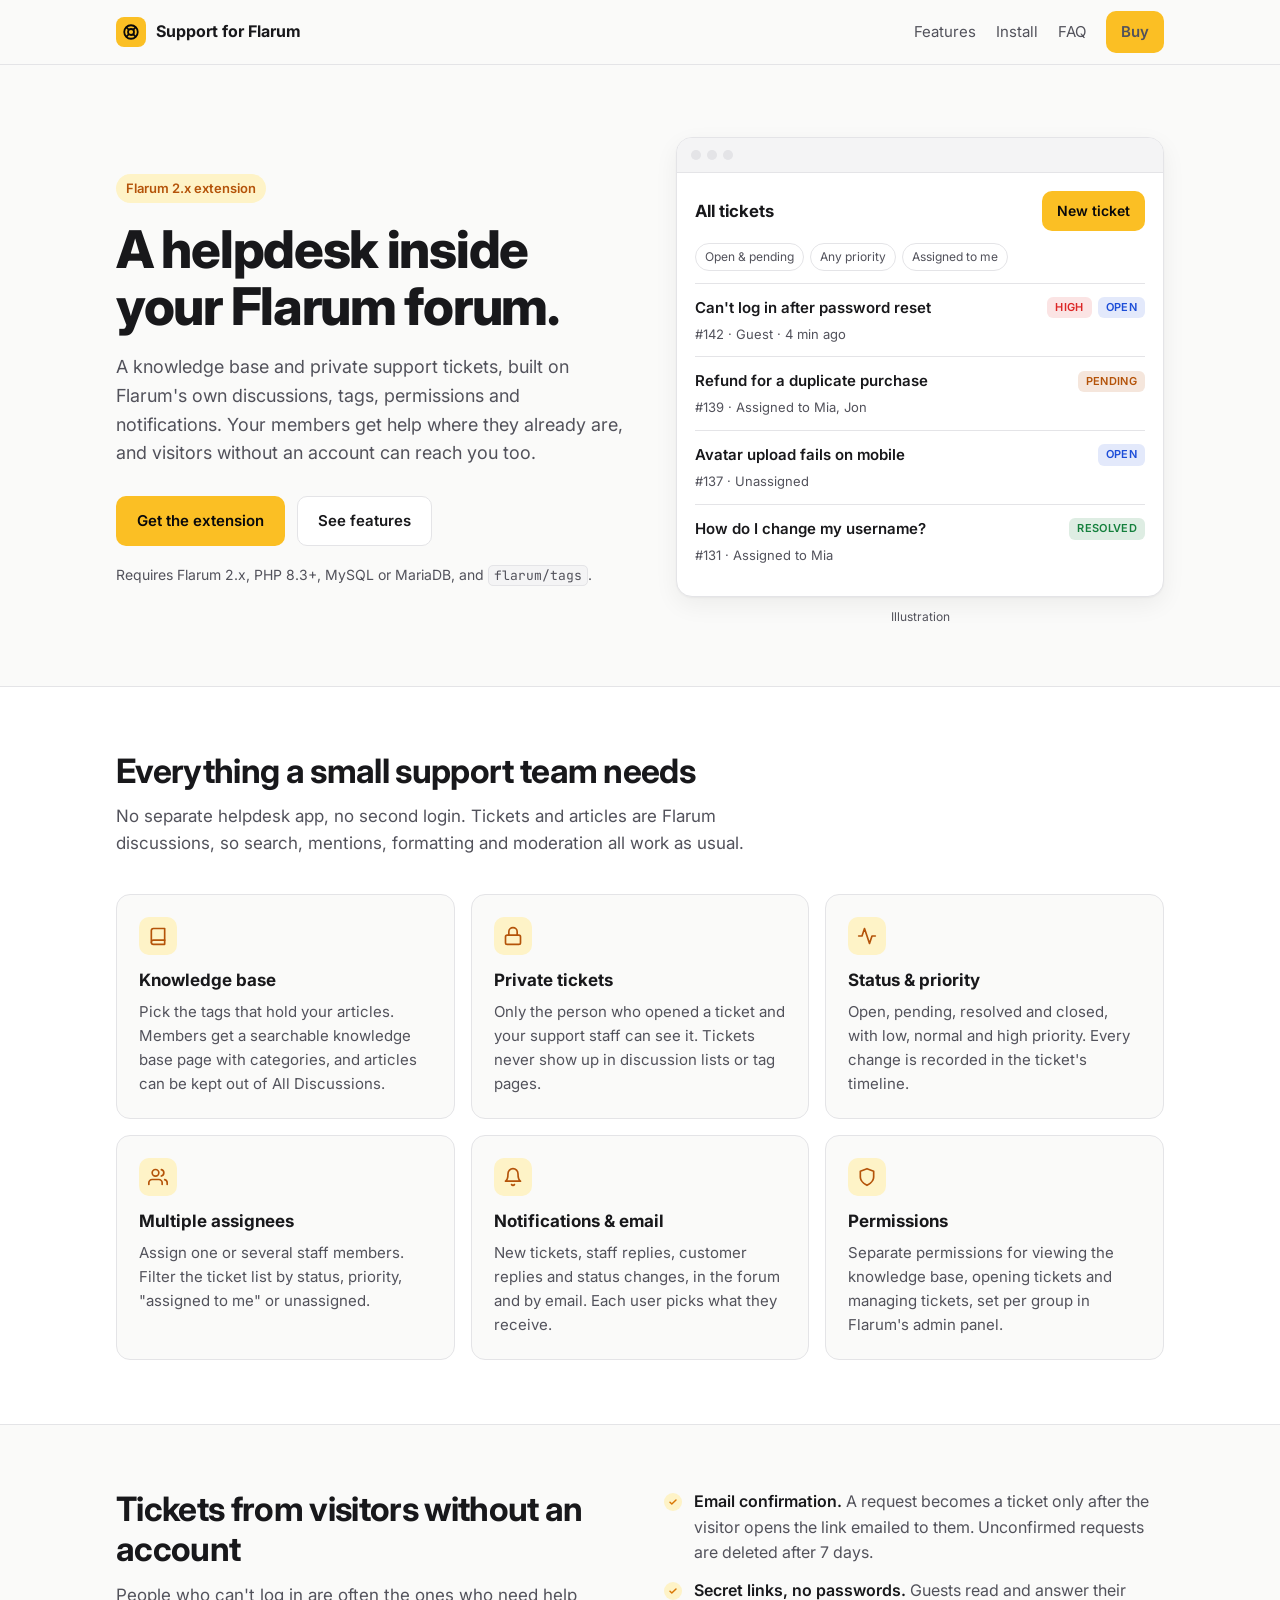
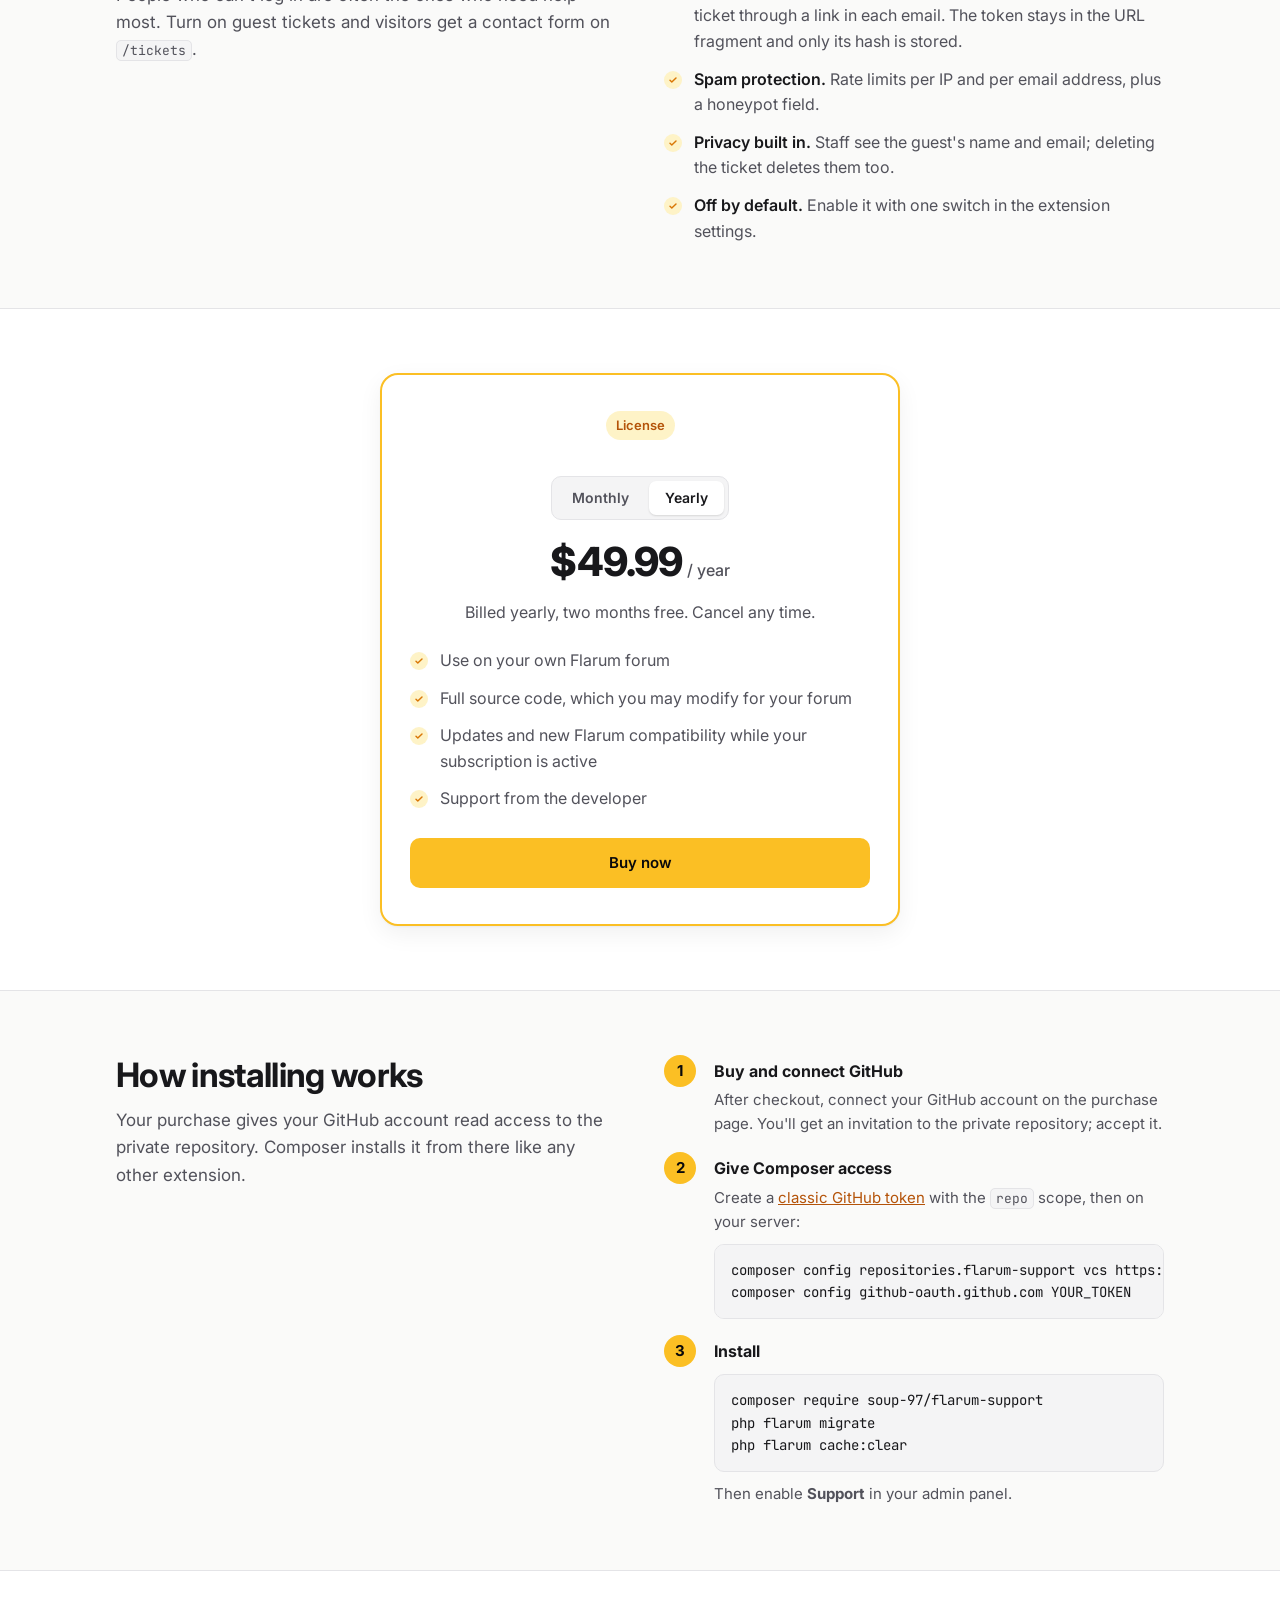
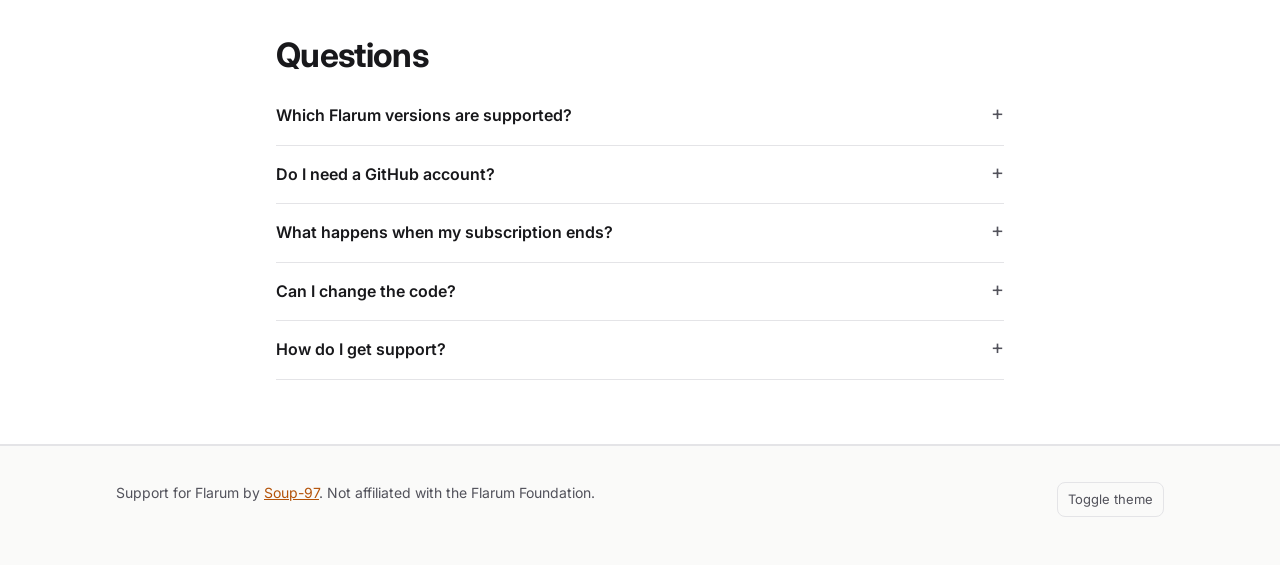
==== commit 93b8bbd3: "Open sales: $4.99/month and $49.99/year through Polar Co-Authored-By: Claude Opus 5.5 <noreply@anthr" ====
--- a/index.html
+++ b/index.html
@@ -17,8 +17,8 @@
   // ---------------------------------------------------------------
   window.SITE = {
     PLANS: {
-      yearly:  { PRICE: '', PER: '/ year',  CHECKOUT_URL: '', NOTE: 'Billed yearly. Cancel any time.' },
-      monthly: { PRICE: '', PER: '/ month', CHECKOUT_URL: '', NOTE: 'Billed monthly. Cancel any time.' },
+      yearly:  { PRICE: '$49.99', PER: '/ year',  CHECKOUT_URL: 'https://buy.polar.sh/polar_cl_zLfga9jdkIT8SmHnLLJVIy3q9uwj88vXxGthr1owZxW', NOTE: 'Billed yearly, two months free. Cancel any time.' },
+      monthly: { PRICE: '$4.99', PER: '/ month', CHECKOUT_URL: 'https://buy.polar.sh/polar_cl_cDGoZ9lOZDiPbpLPZ7fmcZBqtE4UGgajxUUCQ33gVDo', NOTE: 'Billed monthly. Cancel any time.' },
     },
     DEFAULT_PLAN: 'yearly',
   };
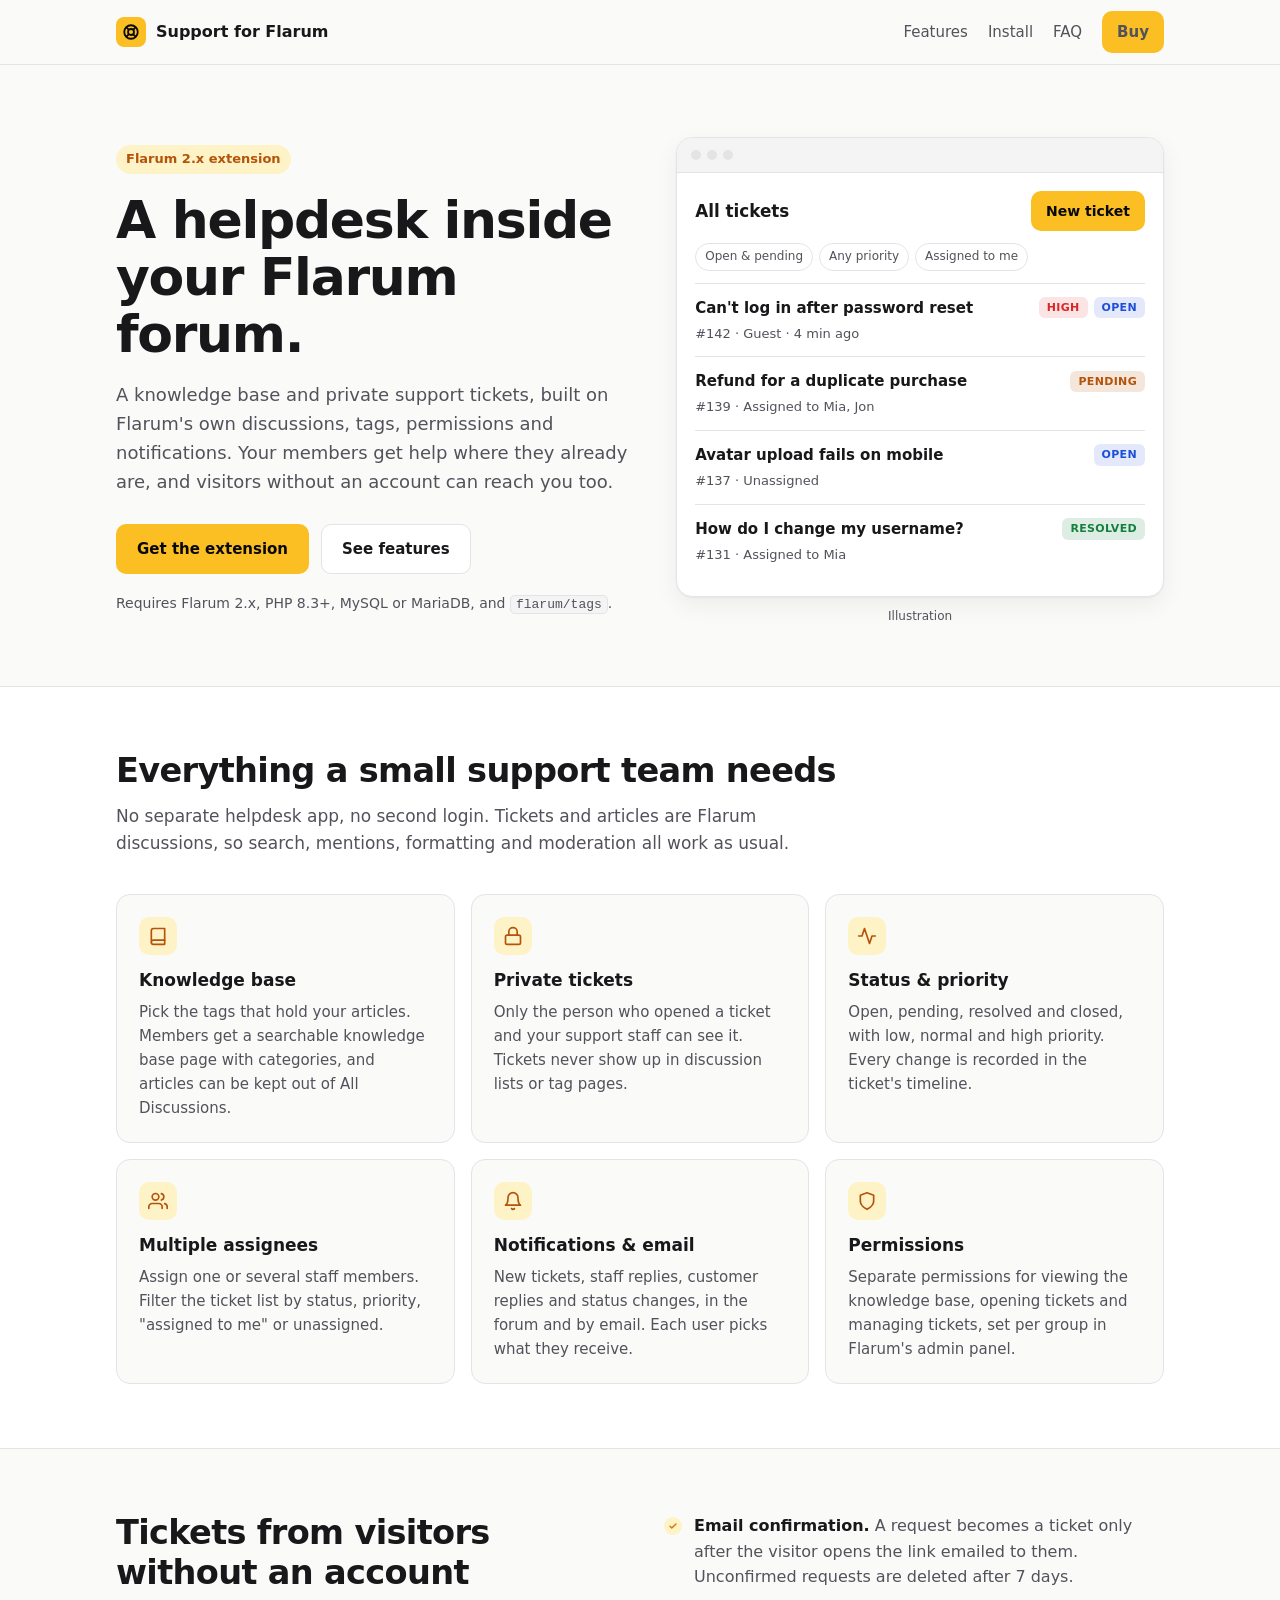
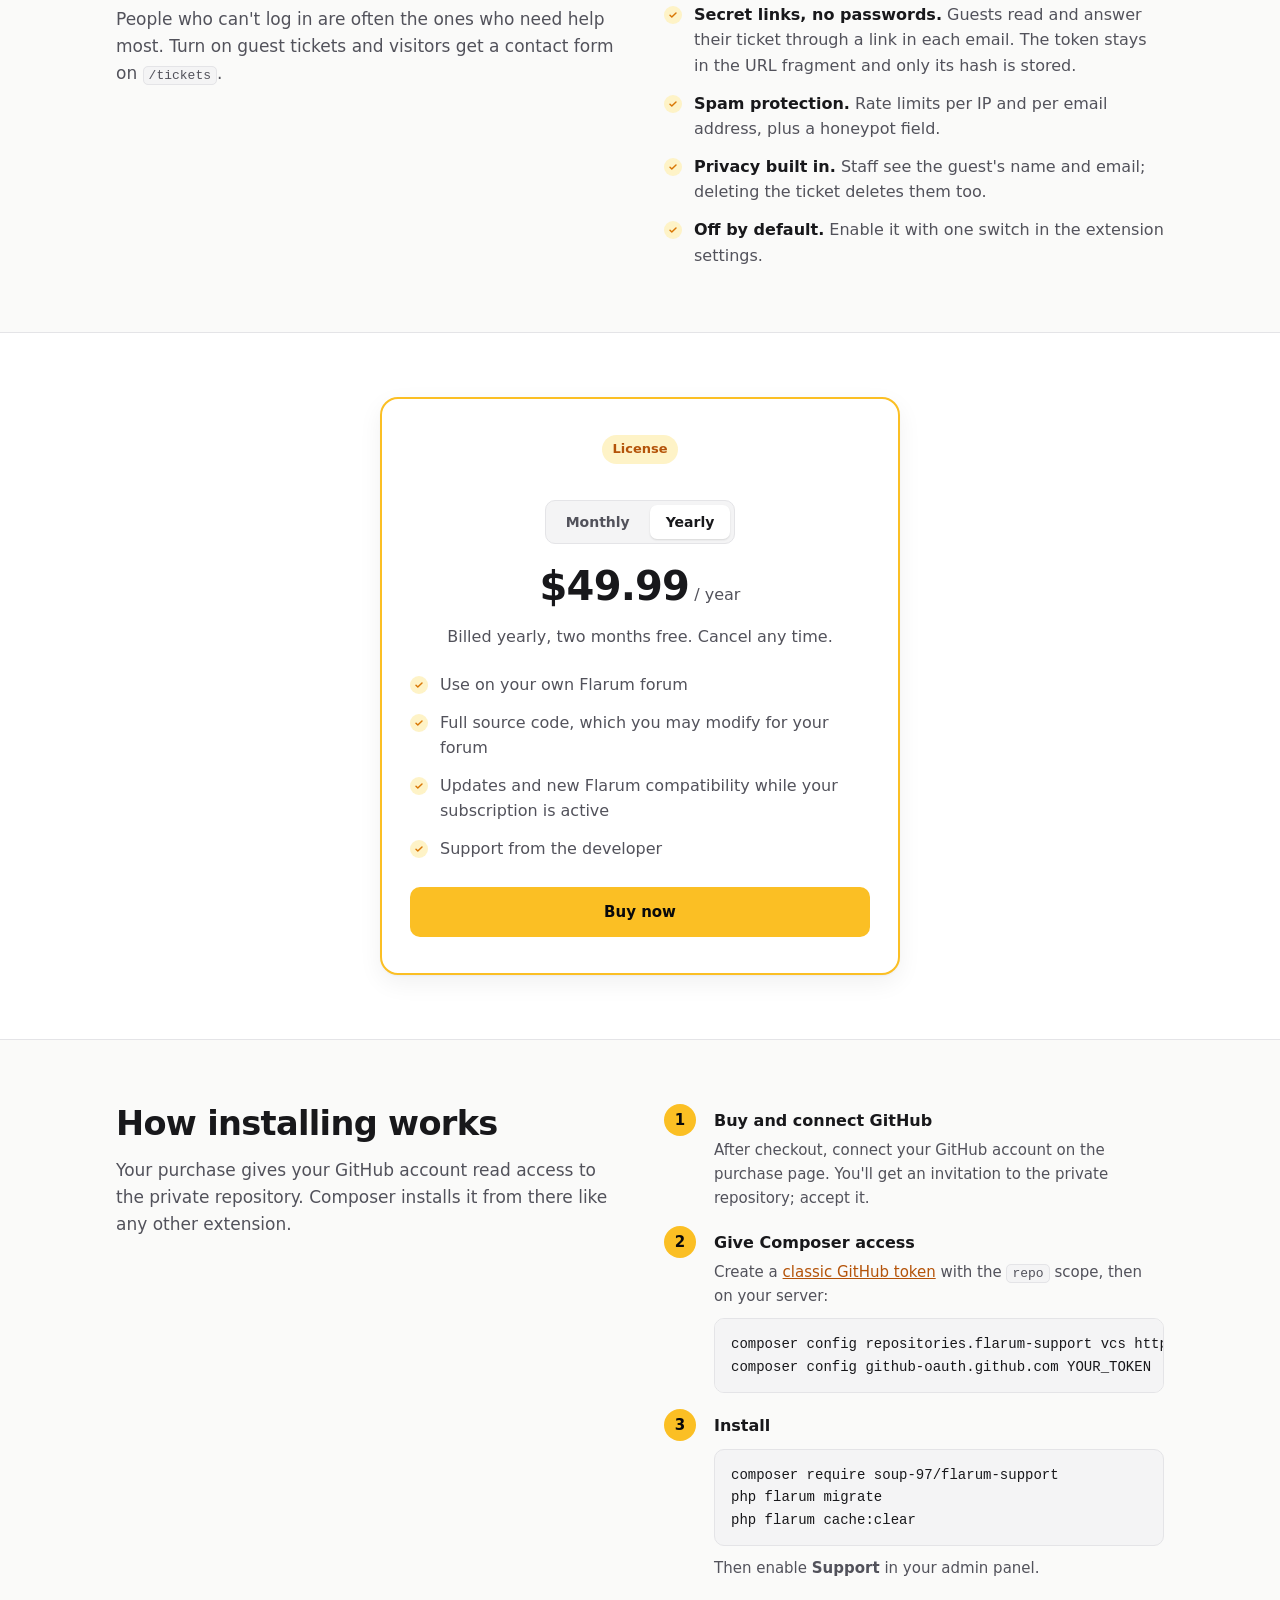
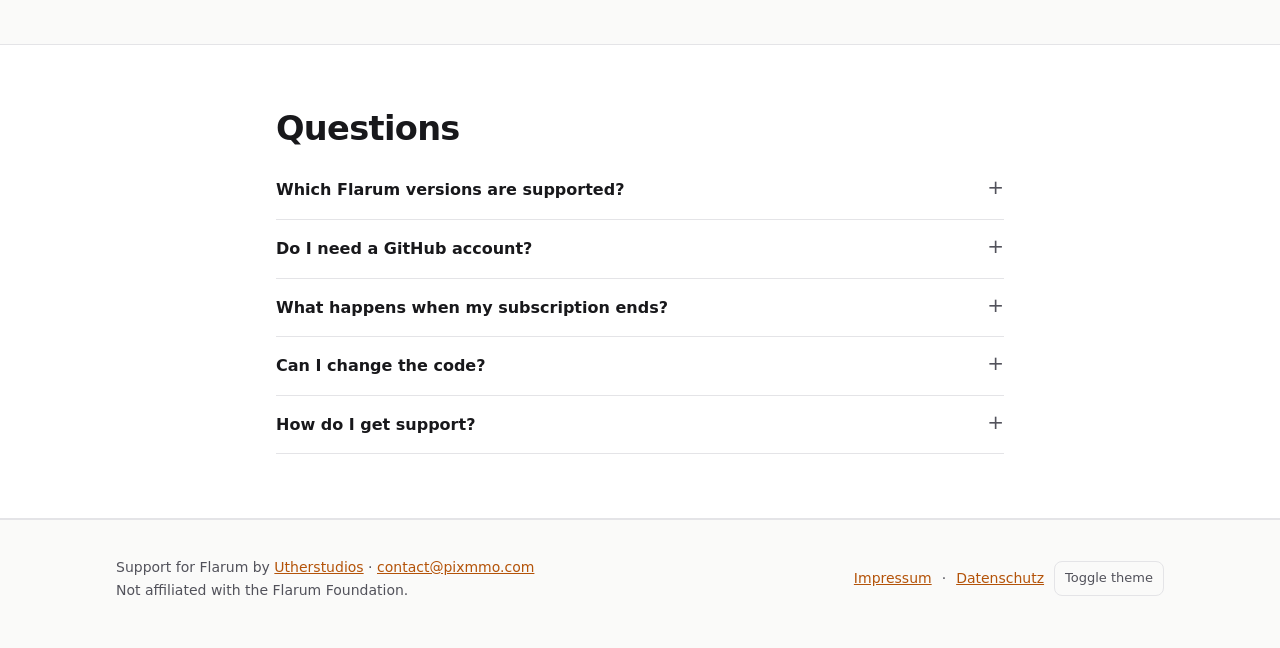
==== commit 6784d7d1: "Add Impressum and privacy policy, load no external fonts The legal details match utherstudios.com, u" ====
--- a/index.html
+++ b/index.html
@@ -6,9 +6,6 @@
 <title>Support for Flarum</title>
 <meta name="description" content="A knowledge base and ticket system for Flarum 2.x forums, with tickets for visitors without an account.">
 <link rel="icon" href="data:image/svg+xml,%3Csvg xmlns='http://www.w3.org/2000/svg' viewBox='0 0 32 32'%3E%3Crect width='32' height='32' rx='8' fill='%23fbbf24'/%3E%3Ccircle cx='16' cy='16' r='9' fill='none' stroke='%2309090b' stroke-width='3'/%3E%3Ccircle cx='16' cy='16' r='4' fill='none' stroke='%2309090b' stroke-width='2'/%3E%3C/svg%3E">
-<link rel="preconnect" href="https://fonts.googleapis.com">
-<link rel="preconnect" href="https://fonts.gstatic.com" crossorigin>
-<link href="https://fonts.googleapis.com/css2?family=Inter:wght@400;500;600;700;800&family=JetBrains+Mono:wght@400;500&display=swap" rel="stylesheet">
 <script>
   // ---------------------------------------------------------------
   // Fill in each plan when its Polar product is set up: the price as
@@ -77,10 +74,10 @@
     margin: 0;
     background: var(--bg);
     color: var(--text);
-    font: 16px/1.6 Inter, system-ui, -apple-system, "Segoe UI", sans-serif;
+    font: 16px/1.6 system-ui, -apple-system, "Segoe UI", Roboto, "Helvetica Neue", Arial, sans-serif;
   }
   a { color: var(--link); }
-  code, pre { font-family: "JetBrains Mono", ui-monospace, monospace; font-size: .875rem; }
+  code, pre { font-family: ui-monospace, SFMono-Regular, Menlo, Consolas, monospace; font-size: .875rem; }
   .wrap { max-width: 1080px; margin: 0 auto; padding: 0 16px; }
 
   header.top { border-bottom: 1px solid var(--border); }
@@ -195,6 +192,7 @@
 
   footer { padding: 36px 0 48px; color: var(--muted); font-size: .875rem; border-top: 1px solid var(--border); }
   footer .wrap { display: flex; justify-content: space-between; gap: 16px; flex-wrap: wrap; }
+  .footer-links { display: flex; gap: 10px; align-items: center; flex-wrap: wrap; }
   .theme-toggle { background: none; border: 1px solid var(--border); color: var(--muted); border-radius: 8px; padding: 6px 10px; cursor: pointer; font: inherit; font-size: .8125rem; }
 </style>
 </head>
@@ -341,7 +339,7 @@
           <div>
             <h3>Give Composer access</h3>
             <p>Create a <a href="https://github.com/settings/tokens/new?scopes=repo&amp;description=Composer">classic GitHub token</a> with the <code>repo</code> scope, then on your server:</p>
-<pre>composer config repositories.flarum-support vcs https://github.com/Soup-97/pixmmo-flarum-support-system
+<pre>composer config repositories.flarum-support vcs https://github.com/Utherstudios/pixmmo-flarum-support-system
 composer config github-oauth.github.com YOUR_TOKEN</pre>
           </div>
         </div>
@@ -387,8 +385,8 @@
 
 <footer>
   <div class="wrap">
-    <span>Support for Flarum by <a href="https://github.com/Soup-97">Soup-97</a>. Not affiliated with the Flarum Foundation.</span>
-    <button class="theme-toggle" id="theme-toggle" type="button">Toggle theme</button>
+    <span>Support for Flarum by <a href="https://utherstudios.com">Utherstudios</a> · <a href="mailto:contact@pixmmo.com">contact@pixmmo.com</a><br>Not affiliated with the Flarum Foundation.</span>
+    <span class="footer-links"><a href="impressum.html">Impressum</a> · <a href="datenschutz.html">Datenschutz</a> <button class="theme-toggle" id="theme-toggle" type="button">Toggle theme</button></span>
   </div>
 </footer>
 
